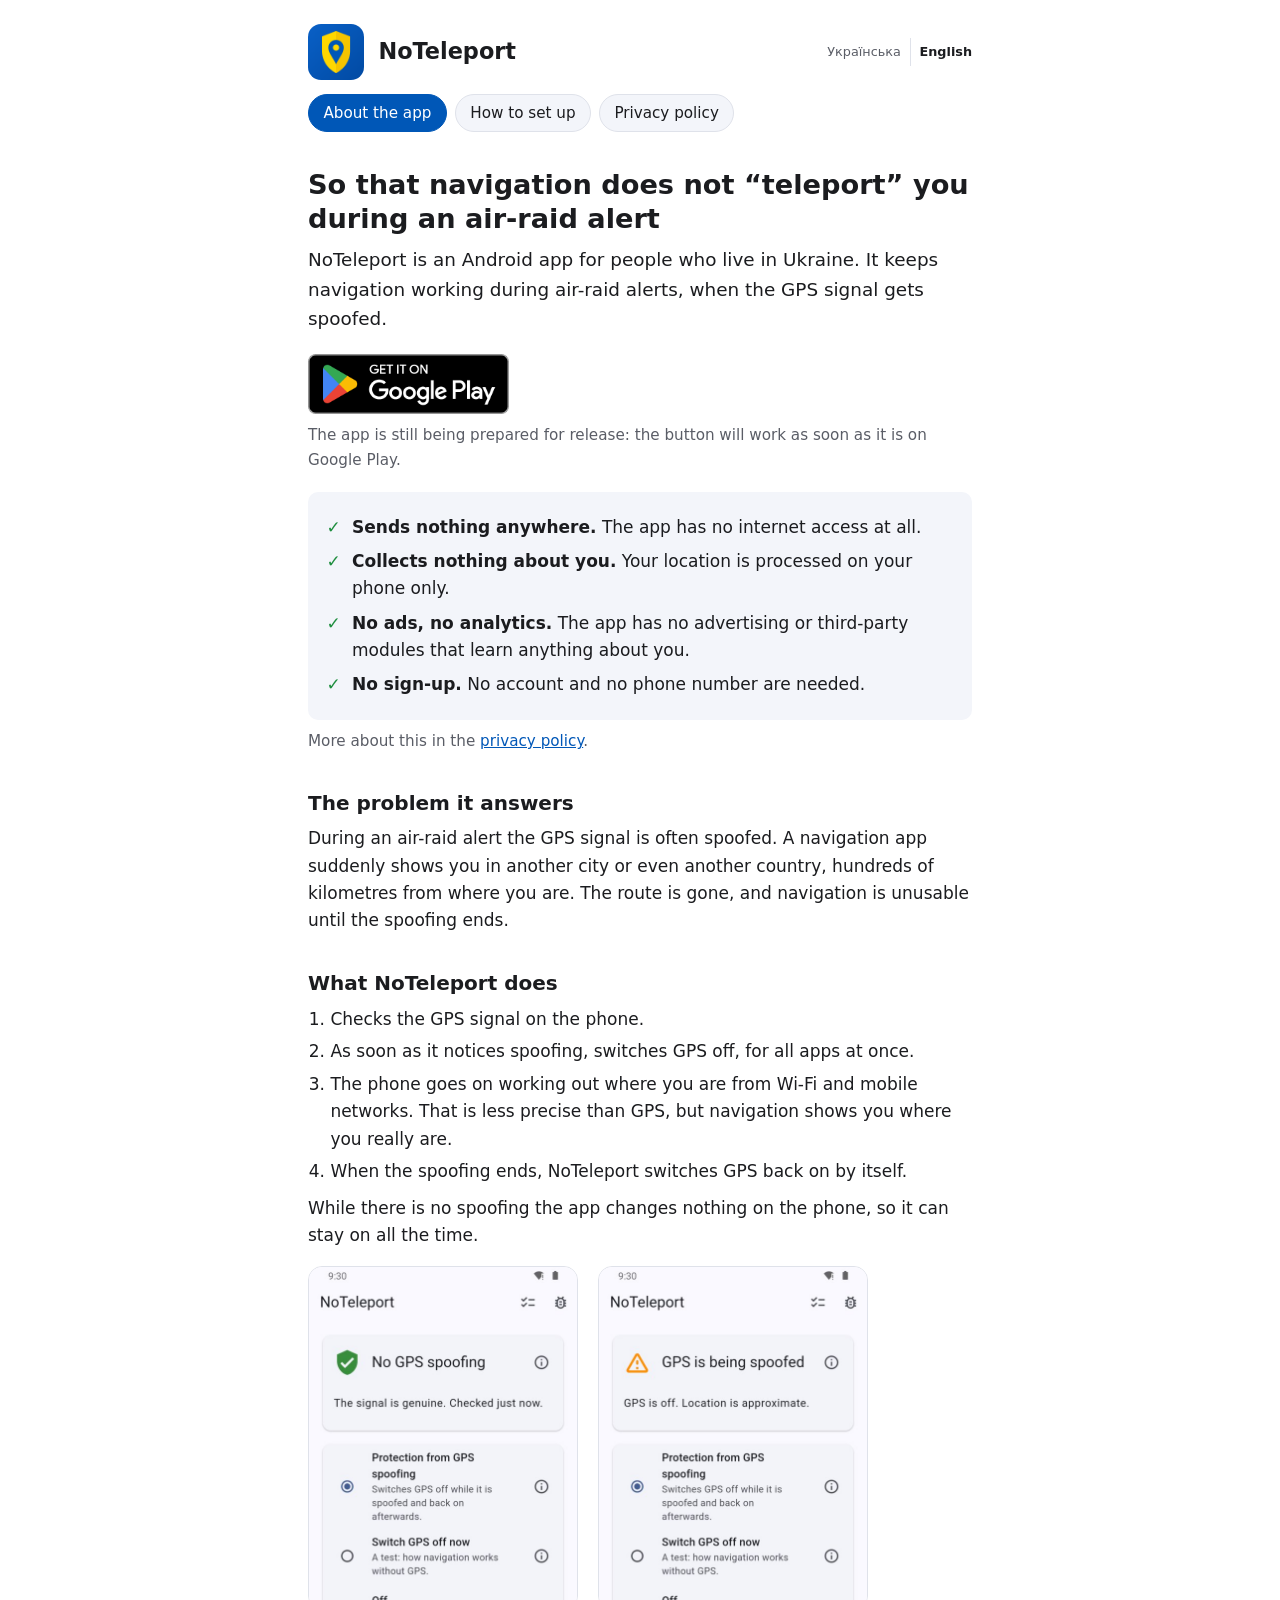
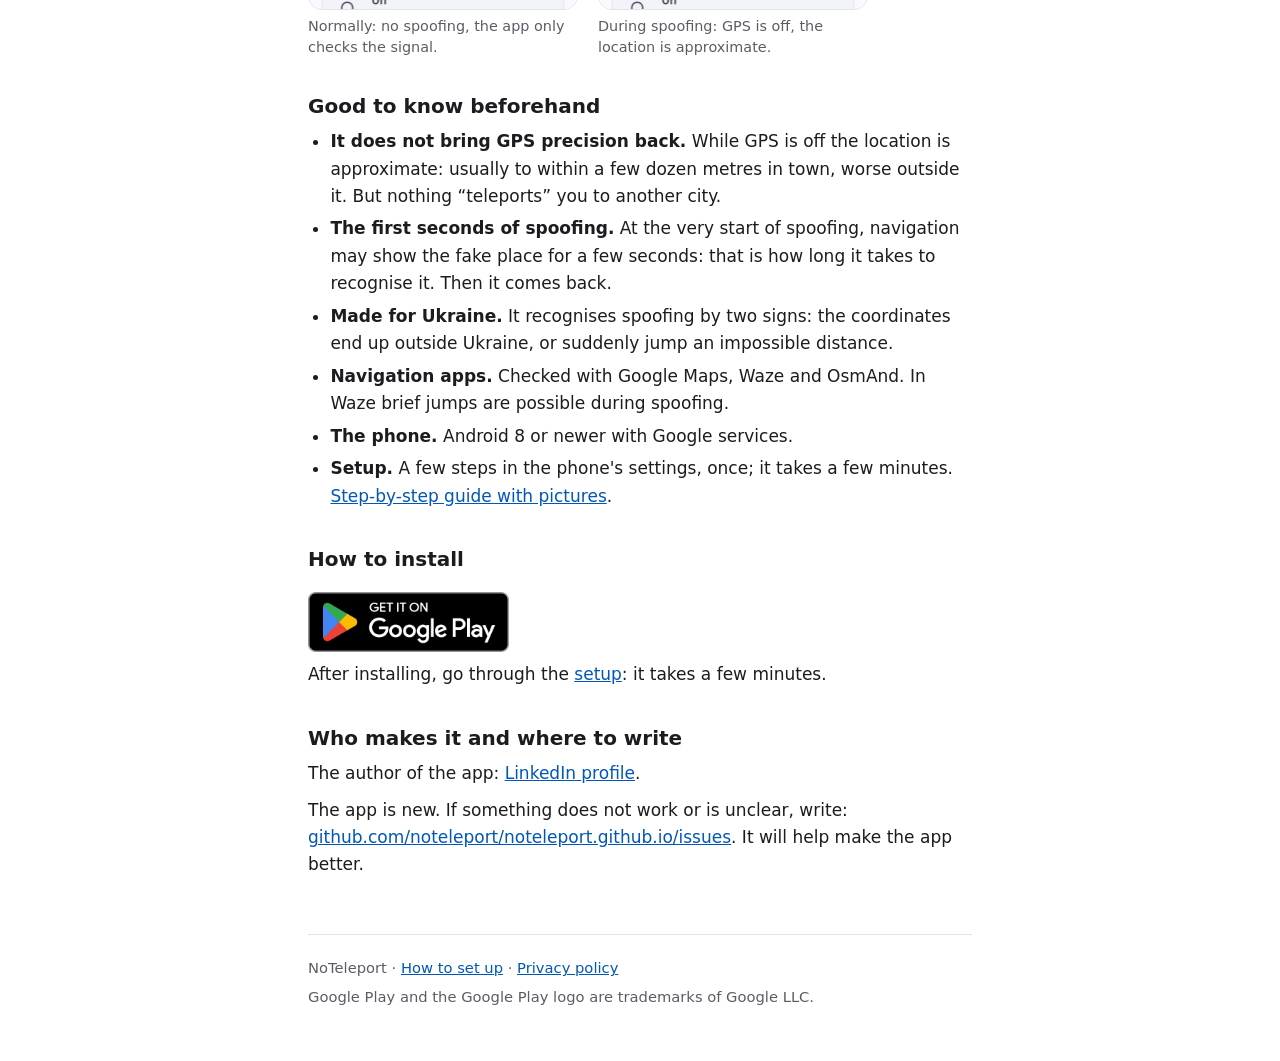
==== en/index.html @ 6e0ed250 "Publish the site" ====
<!doctype html>
<html lang="en">
<head>
  <meta charset="utf-8">
  <meta name="viewport" content="width=device-width, initial-scale=1">
  <title>NoTeleport: so that navigation does not “teleport” you during an air-raid alert</title>
  <meta name="description" content="An Android app for people who live in Ukraine. During an air-raid alert the GPS signal gets spoofed and navigation shows you in another city. NoTeleport notices the spoofing and keeps it from breaking navigation.">
  <meta property="og:title" content="NoTeleport: so that navigation does not “teleport” you during an air-raid alert">
  <meta property="og:description" content="An Android app for people who live in Ukraine. During an air-raid alert the GPS signal gets spoofed and navigation shows you in another city. NoTeleport notices the spoofing and keeps it from breaking navigation.">
  <meta property="og:image" content="https://noteleport.github.io/icon.png">
  <meta property="og:url" content="https://noteleport.github.io/en/">
  <link rel="alternate" hreflang="uk" href="https://noteleport.github.io/">
  <link rel="alternate" hreflang="en" href="https://noteleport.github.io/en/">
  <link rel="alternate" hreflang="x-default" href="https://noteleport.github.io/">
  <link rel="icon" href="../icon.png">
  <link rel="stylesheet" href="../style.css?v=c97f074e">
</head>
<body>
<main>
  <header>
    <a class="brand" href="../en/"><img src="../icon.png" alt=""><span>NoTeleport</span></a>
    <div class="lang">
      <a href="../" lang="uk" hreflang="uk"><span class="long">Українська</span><span class="short">Укр</span></a>
      <a href="../en/" lang="en" hreflang="en" aria-current="true"><span class="long">English</span><span class="short">Eng</span></a>
    </div>
  </header>
  <nav>
    <a href="../en/" aria-current="page">About the app</a>
    <a href="../en/setup/">How to set up</a>
    <a href="../en/privacy/">Privacy policy</a>
  </nav>

  <section>
    <h1>So that navigation does not “teleport” you during an air-raid alert</h1>
    <p class="lead">NoTeleport is an Android app for people who live in Ukraine. It keeps navigation working during air-raid alerts, when the GPS signal gets spoofed.</p>

    <p class="store"><a href="https://play.google.com/store/apps/details?id=io.github.noteleport.app"><img src="../img/google-play-en.png" width="564" height="168" alt="Get it on Google Play"></a></p>
    <p class="muted">The app is still being prepared for release: the button will work as soon as it is on Google Play.</p>

    <ul class="promises">
      <li><strong>Sends nothing anywhere.</strong> The app has no internet access at all.</li>
      <li><strong>Collects nothing about you.</strong> Your location is processed on your phone only.</li>
      <li><strong>No ads, no analytics.</strong> The app has no advertising or third-party modules that learn anything about you.</li>
      <li><strong>No sign-up.</strong> No account and no phone number are needed.</li>
    </ul>
    <p class="muted">More about this in the <a href="../en/privacy/">privacy policy</a>.</p>

    <h2>The problem it answers</h2>
    <p>During an air-raid alert the GPS signal is often spoofed. A navigation app suddenly shows you in another city or even another country, hundreds of kilometres from where you are. The route is gone, and navigation is unusable until the spoofing ends.</p>

    <h2>What NoTeleport does</h2>
    <ol>
      <li>Checks the GPS signal on the phone.</li>
      <li>As soon as it notices spoofing, switches GPS off, for all apps at once.</li>
      <li>The phone goes on working out where you are from Wi-Fi and mobile networks. That is less precise than GPS, but navigation shows you where you really are.</li>
      <li>When the spoofing ends, NoTeleport switches GPS back on by itself.</li>
    </ol>
    <p>While there is no spoofing the app changes nothing on the phone, so it can stay on all the time.</p>

    <div class="shots">
      <figure>
        <img src="../img/en/hero-ok.jpg" width="540" height="690" loading="lazy" alt="The NoTeleport screen: “No GPS spoofing. The signal is genuine.”">
        <figcaption>Normally: no spoofing, the app only checks the signal.</figcaption>
      </figure>
      <figure>
        <img src="../img/en/hero-spoofing.jpg" width="540" height="690" loading="lazy" alt="The NoTeleport screen: “GPS is being spoofed. GPS is off. Location is approximate.”">
        <figcaption>During spoofing: GPS is off, the location is approximate.</figcaption>
      </figure>
    </div>

    <h2>Good to know beforehand</h2>
    <ul>
      <li><strong>It does not bring GPS precision back.</strong> While GPS is off the location is approximate: usually to within a few dozen metres in town, worse outside it. But nothing “teleports” you to another city.</li>
      <li><strong>The first seconds of spoofing.</strong> At the very start of spoofing, navigation may show the fake place for a few seconds: that is how long it takes to recognise it. Then it comes back.</li>
      <li><strong>Made for Ukraine.</strong> It recognises spoofing by two signs: the coordinates end up outside Ukraine, or suddenly jump an impossible distance.</li>
      <li><strong>Navigation apps.</strong> Checked with Google Maps, Waze and OsmAnd. In Waze brief jumps are possible during spoofing.</li>
      <li><strong>The phone.</strong> Android 8 or newer with Google services.</li>
      <li><strong>Setup.</strong> A few steps in the phone's settings, once; it takes a few minutes. <a href="../en/setup/">Step-by-step guide with pictures</a>.</li>
    </ul>

    <h2>How to install</h2>
    <p class="store"><a href="https://play.google.com/store/apps/details?id=io.github.noteleport.app"><img src="../img/google-play-en.png" width="564" height="168" loading="lazy" alt="Get it on Google Play"></a></p>
    <p>After installing, go through the <a href="../en/setup/">setup</a>: it takes a few minutes.</p>

    <h2>Who makes it and where to write</h2>
    <p>The author of the app: <a href="https://www.linkedin.com/in/turskyi/" rel="noopener">LinkedIn profile</a>.</p>
    <p>The app is new. If something does not work or is unclear, write: <a href="https://github.com/noteleport/noteleport.github.io/issues">github.com/noteleport/noteleport.github.io/issues</a>. It will help make the app better.</p>
  </section>

  <footer>
    <p>NoTeleport · <a href="../en/setup/">How to set up</a> · <a href="../en/privacy/">Privacy policy</a></p>
    <p>Google Play and the Google Play logo are trademarks of Google LLC.</p>
  </footer>
</main>
</body>
</html>
---- style.css ----
:root {
  --blue: #0057b7;
  --yellow: #ffd700;
  --text: #1b1c1f;
  --muted: #5a5d66;
  --line: #dfe2ea;
  --page: #ffffff;
  --soft: #f3f5fa;
}

@media (prefers-color-scheme: dark) {
  :root {
    --blue: #8ab4ff;
    --text: #e6e7eb;
    --muted: #a3a7b3;
    --line: #33363f;
    --page: #15161a;
    --soft: #1e2026;
  }
}

* { box-sizing: border-box; }

body {
  margin: 0;
  background: var(--page);
  color: var(--text);
  font: 17px/1.6 system-ui, -apple-system, "Segoe UI", Roboto, sans-serif;
}

main {
  max-width: 44rem;
  margin: 0 auto;
  padding: 1.5rem 1.25rem 3rem;
}

header {
  display: flex;
  align-items: center;
  justify-content: space-between;
  gap: 1rem;
  margin-bottom: 0.9rem;
}

.brand {
  display: flex;
  align-items: center;
  gap: 0.9rem;
  color: inherit;
  text-decoration: none;
  font-size: 1.4rem;
  font-weight: 600;
}

.brand img {
  width: 56px;
  height: 56px;
  border-radius: 13px;
}

/* The language of the page: each page has its twin in the other one. Small and plain, so
   that it is not taken for a part of the menu. */
.lang {
  display: flex;
  flex: none;
  font-size: 0.8rem;
}

.lang a {
  padding: 0.25rem 0;
  color: var(--muted);
  text-decoration: none;
}

.lang a + a {
  margin-left: 0.55rem;
  padding-left: 0.55rem;
  border-left: 1px solid var(--line);
}

.lang a[aria-current] { color: var(--text); font-weight: 600; }
.lang a:not([aria-current]):hover { text-decoration: underline; }
.lang .short { display: none; }

@media (max-width: 30rem) {
  .lang .long { display: none; }
  .lang .short { display: inline; }
}

/* The menu: a row of rounded buttons that wraps on a phone; the page one is on is filled. */
nav {
  display: flex;
  flex-wrap: wrap;
  gap: 0.5rem;
  margin: 0 0 2.25rem;
}

nav a {
  padding: 0.35rem 0.9rem;
  border: 1px solid var(--line);
  border-radius: 999px;
  background: var(--soft);
  color: var(--text);
  font-size: 0.95rem;
  text-decoration: none;
  white-space: nowrap;
}

nav a:hover { border-color: var(--blue); color: var(--blue); }

nav a[aria-current="page"] {
  border-color: var(--blue);
  background: var(--blue);
  color: var(--page);
}

h1 { font-size: 1.7rem; line-height: 1.25; margin: 0 0 0.6rem; }
h2 { font-size: 1.25rem; line-height: 1.3; margin: 2.25rem 0 0.4rem; }
h3 { font-size: 1.05rem; margin: 1.5rem 0 0.25rem; }
p { margin: 0.6rem 0; }
ol, ul { margin: 0.6rem 0; padding-left: 1.4rem; }
li { margin: 0.35rem 0; }

/* Addresses are long words; let them break rather than run off a phone's screen. */
a { color: var(--blue); overflow-wrap: anywhere; }

.lead { font-size: 1.15rem; }
.muted { color: var(--muted); font-size: 0.95rem; }

.note {
  margin: 1.25rem 0;
  padding: 0.75rem 1rem;
  background: var(--soft);
  border-left: 4px solid var(--yellow);
  border-radius: 6px;
}

/* The way to the app in the store: Google's own badge, as Google draws it. */
.store { margin: 1.25rem 0 0.25rem; }
.store img { display: block; width: auto; height: 60px; }

/* What the app does not do with the user's data: said first, each line with a tick. */
.promises {
  margin: 1.25rem 0 0.5rem;
  padding: 0.9rem 1rem 0.9rem 1rem;
  list-style: none;
  background: var(--soft);
  border-radius: 10px;
}

.promises li {
  position: relative;
  margin: 0.45rem 0;
  padding-left: 1.75rem;
}

.promises li::before {
  content: "✓";
  position: absolute;
  left: 0.15rem;
  color: #1e8e3e;
  font-weight: 700;
}

/* Pictures of the phone's screen: side by side where there is room, never wider than a phone. */
.shots {
  display: flex;
  flex-wrap: wrap;
  gap: 1rem 1.25rem;
  margin: 1rem 0 1.5rem;
}

figure { margin: 0; flex: 0 1 270px; }

figure img {
  display: block;
  width: 100%;
  height: auto;
  border: 1px solid var(--line);
  border-radius: 14px;
}

figcaption {
  margin-top: 0.4rem;
  color: var(--muted);
  font-size: 0.9rem;
  line-height: 1.4;
}

/* A step of the setup: its number stands out, so that the place is easy to find again. */
.step {
  margin-top: 2.5rem;
  padding-top: 1.5rem;
  border-top: 1px solid var(--line);
}

.step h2 { margin-top: 0; }

.step h2 span {
  display: inline-block;
  min-width: 1.9rem;
  margin-right: 0.5rem;
  padding: 0 0.5rem;
  border-radius: 1rem;
  background: var(--blue);
  color: var(--page);
  font-size: 1rem;
  line-height: 1.9rem;
  text-align: center;
  vertical-align: 0.1em;
}

hr {
  border: 0;
  border-top: 1px solid var(--line);
  margin: 3rem 0 2rem;
}

footer {
  margin-top: 3.5rem;
  padding-top: 1rem;
  border-top: 1px solid var(--line);
  color: var(--muted);
  font-size: 0.92rem;
}

footer p { margin: 0.3rem 0; }
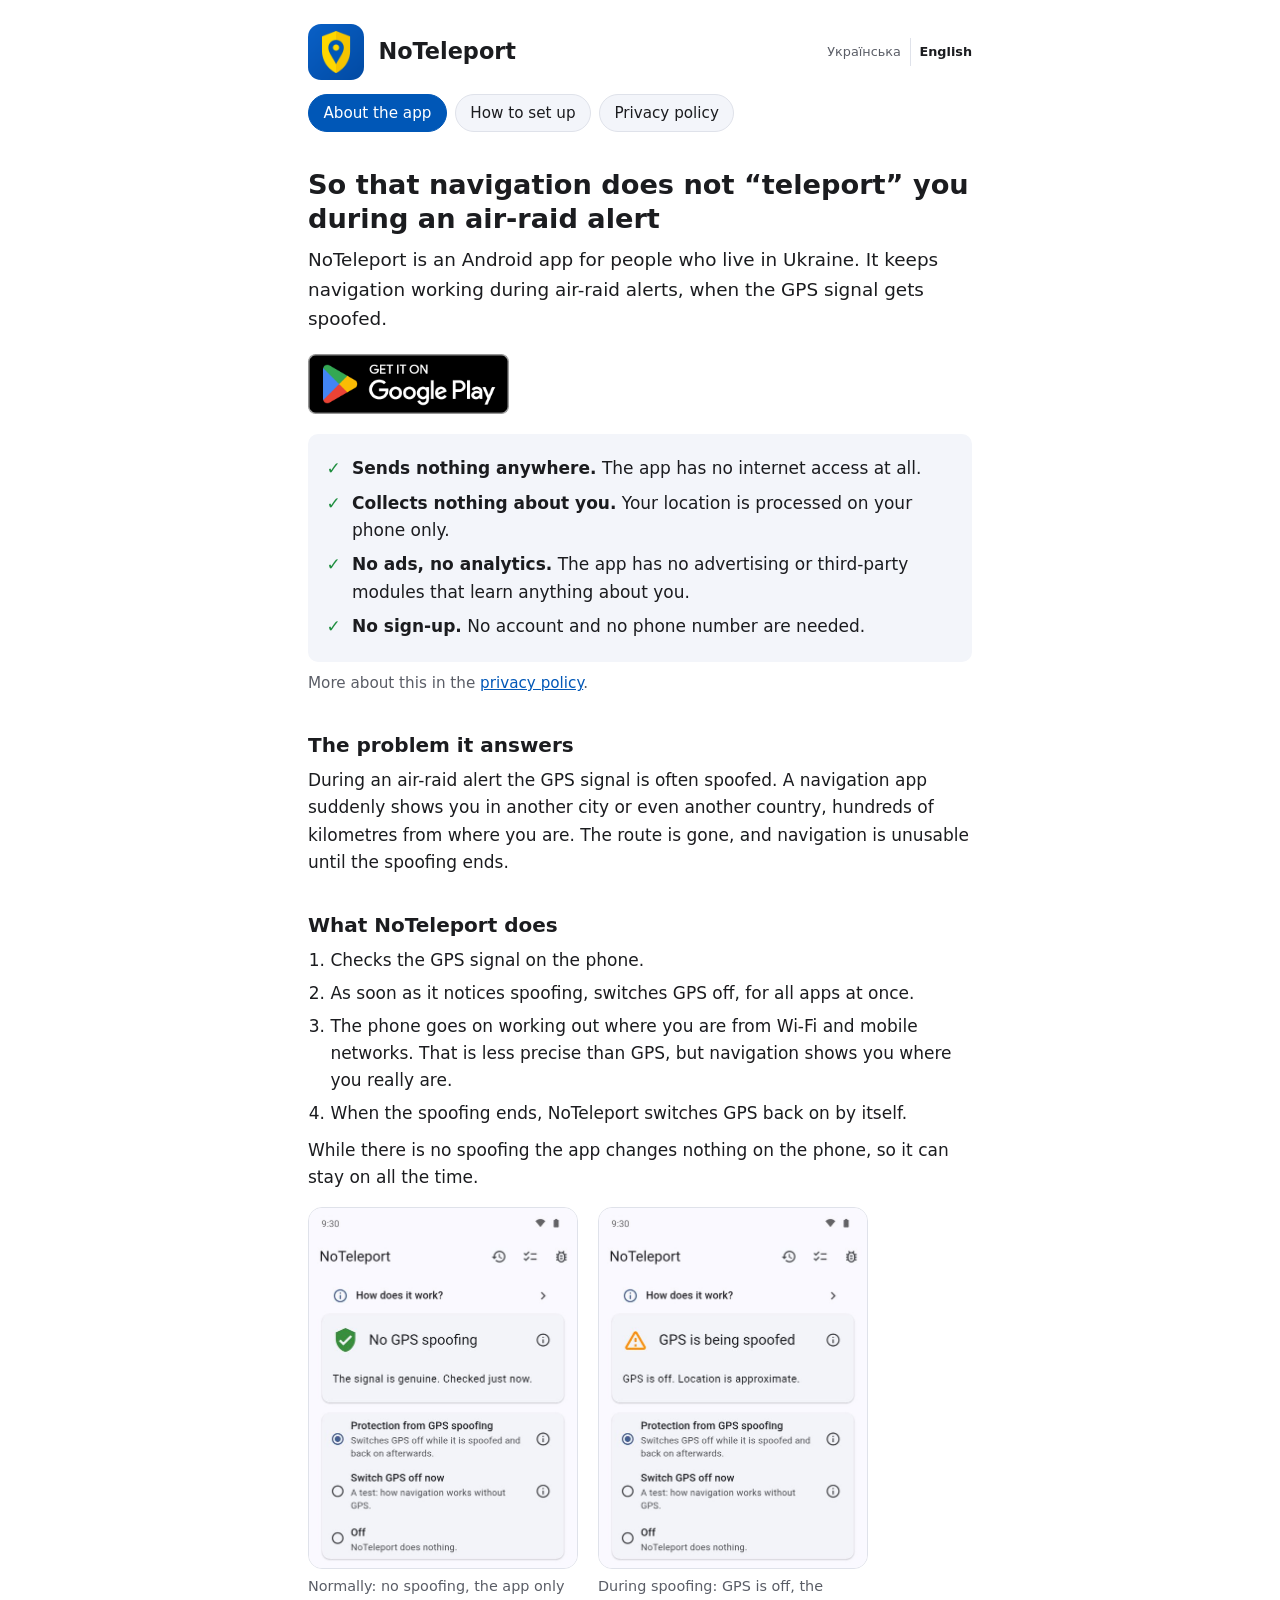
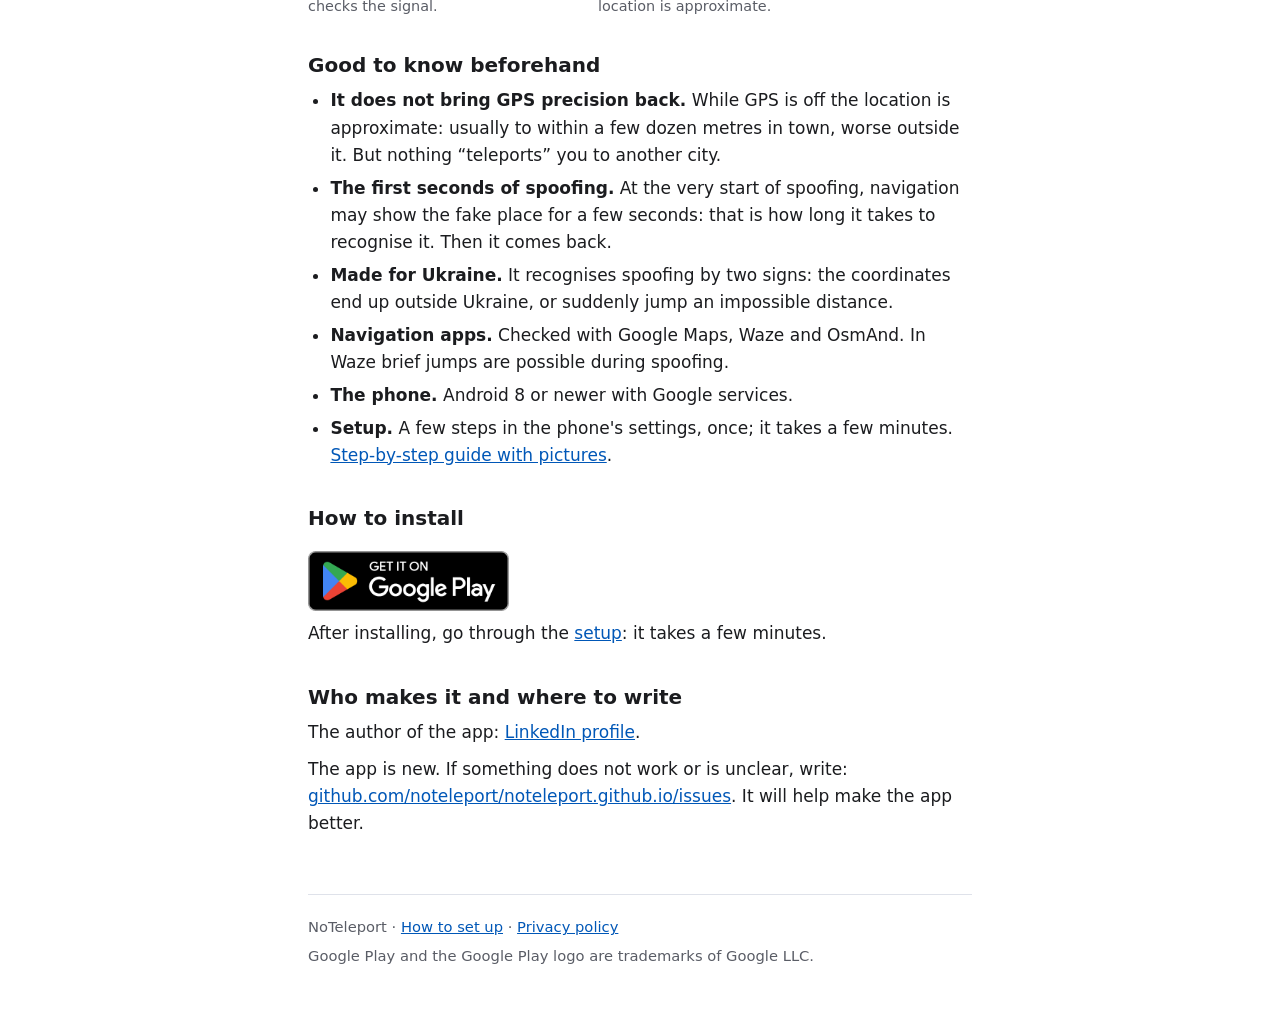
==== commit 4a9d539e: "Publish the site" ====
--- a/en/index.html
+++ b/en/index.html
@@ -35,7 +35,6 @@
     <p class="lead">NoTeleport is an Android app for people who live in Ukraine. It keeps navigation working during air-raid alerts, when the GPS signal gets spoofed.</p>
 
     <p class="store"><a href="https://play.google.com/store/apps/details?id=io.github.noteleport.app"><img src="../img/google-play-en.png" width="564" height="168" alt="Get it on Google Play"></a></p>
-    <p class="muted">The app is still being prepared for release: the button will work as soon as it is on Google Play.</p>
 
     <ul class="promises">
       <li><strong>Sends nothing anywhere.</strong> The app has no internet access at all.</li>
@@ -59,11 +58,11 @@
 
     <div class="shots">
       <figure>
-        <img src="../img/en/hero-ok.jpg" width="540" height="690" loading="lazy" alt="The NoTeleport screen: “No GPS spoofing. The signal is genuine.”">
+        <img src="../img/en/hero-ok.jpg" width="540" height="725" loading="lazy" alt="The NoTeleport screen: “No GPS spoofing. The signal is genuine.”">
         <figcaption>Normally: no spoofing, the app only checks the signal.</figcaption>
       </figure>
       <figure>
-        <img src="../img/en/hero-spoofing.jpg" width="540" height="690" loading="lazy" alt="The NoTeleport screen: “GPS is being spoofed. GPS is off. Location is approximate.”">
+        <img src="../img/en/hero-spoofing.jpg" width="540" height="725" loading="lazy" alt="The NoTeleport screen: “GPS is being spoofed. GPS is off. Location is approximate.”">
         <figcaption>During spoofing: GPS is off, the location is approximate.</figcaption>
       </figure>
     </div>
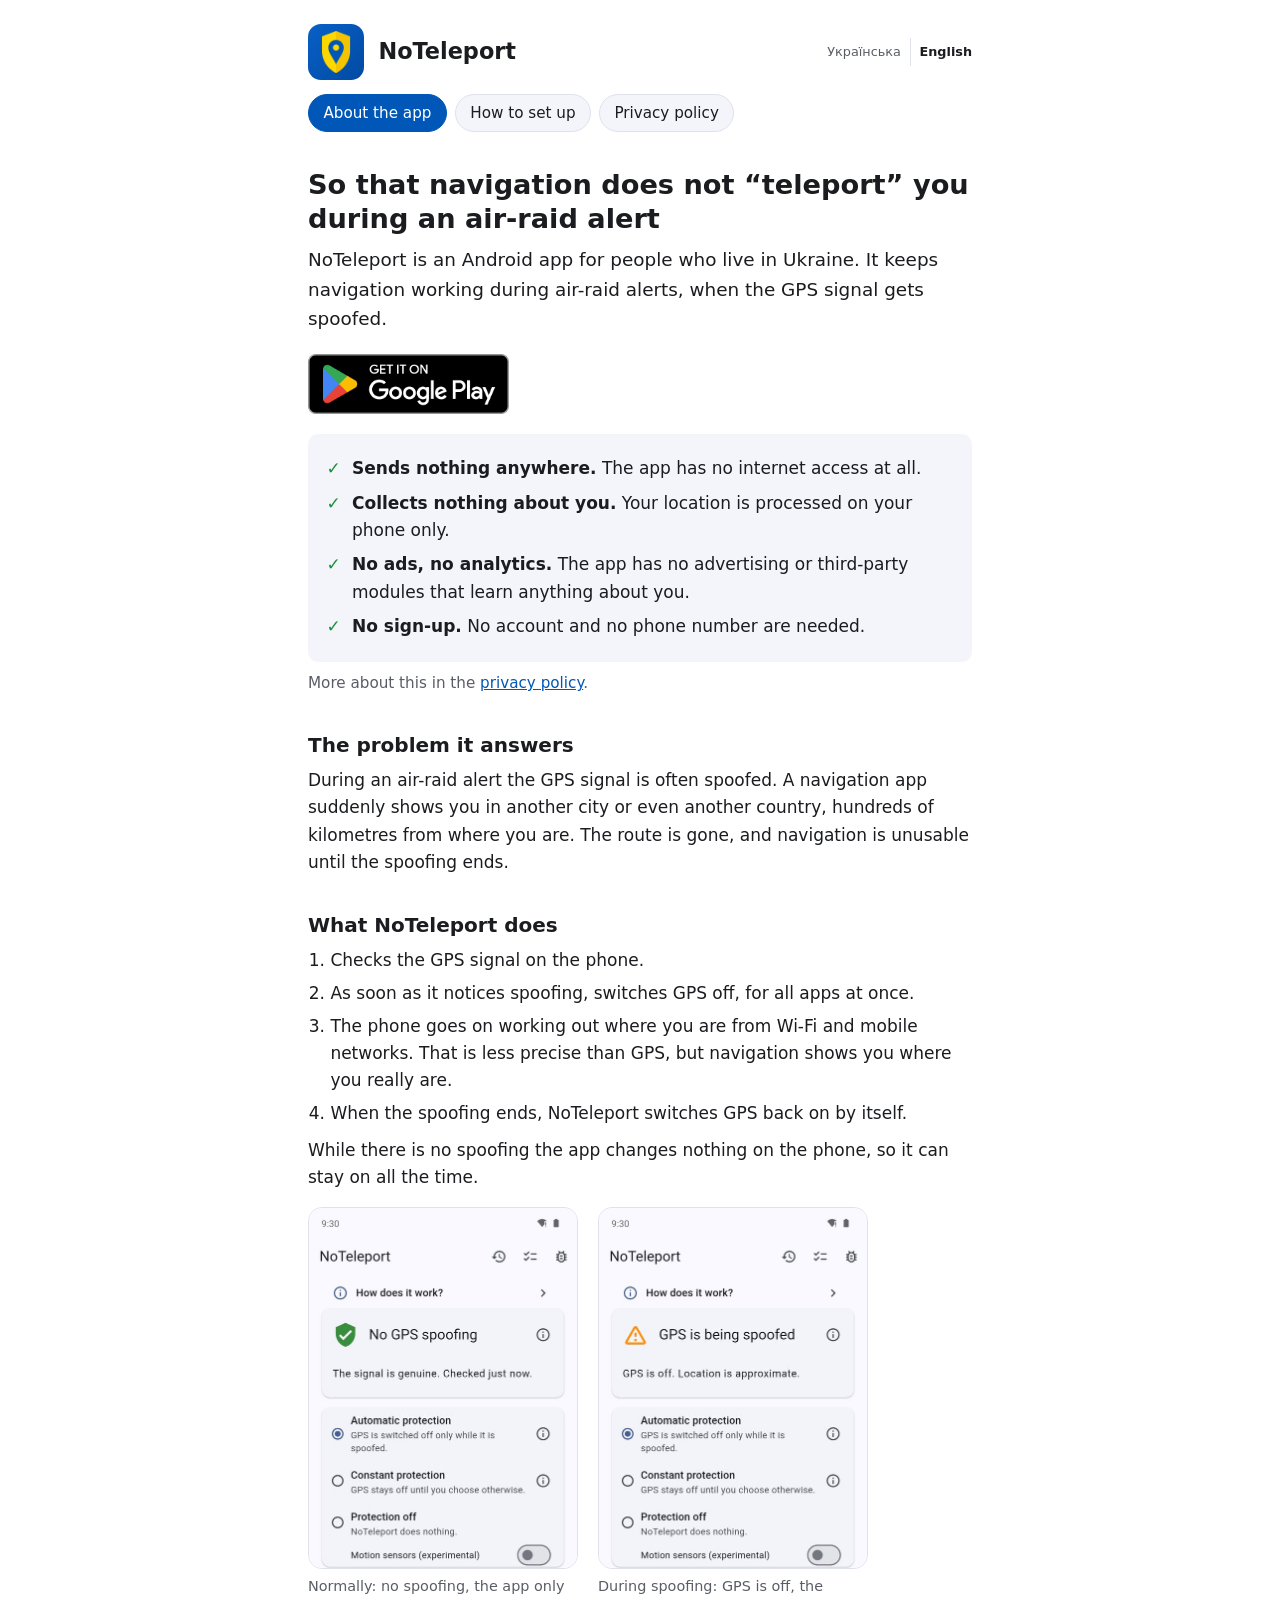
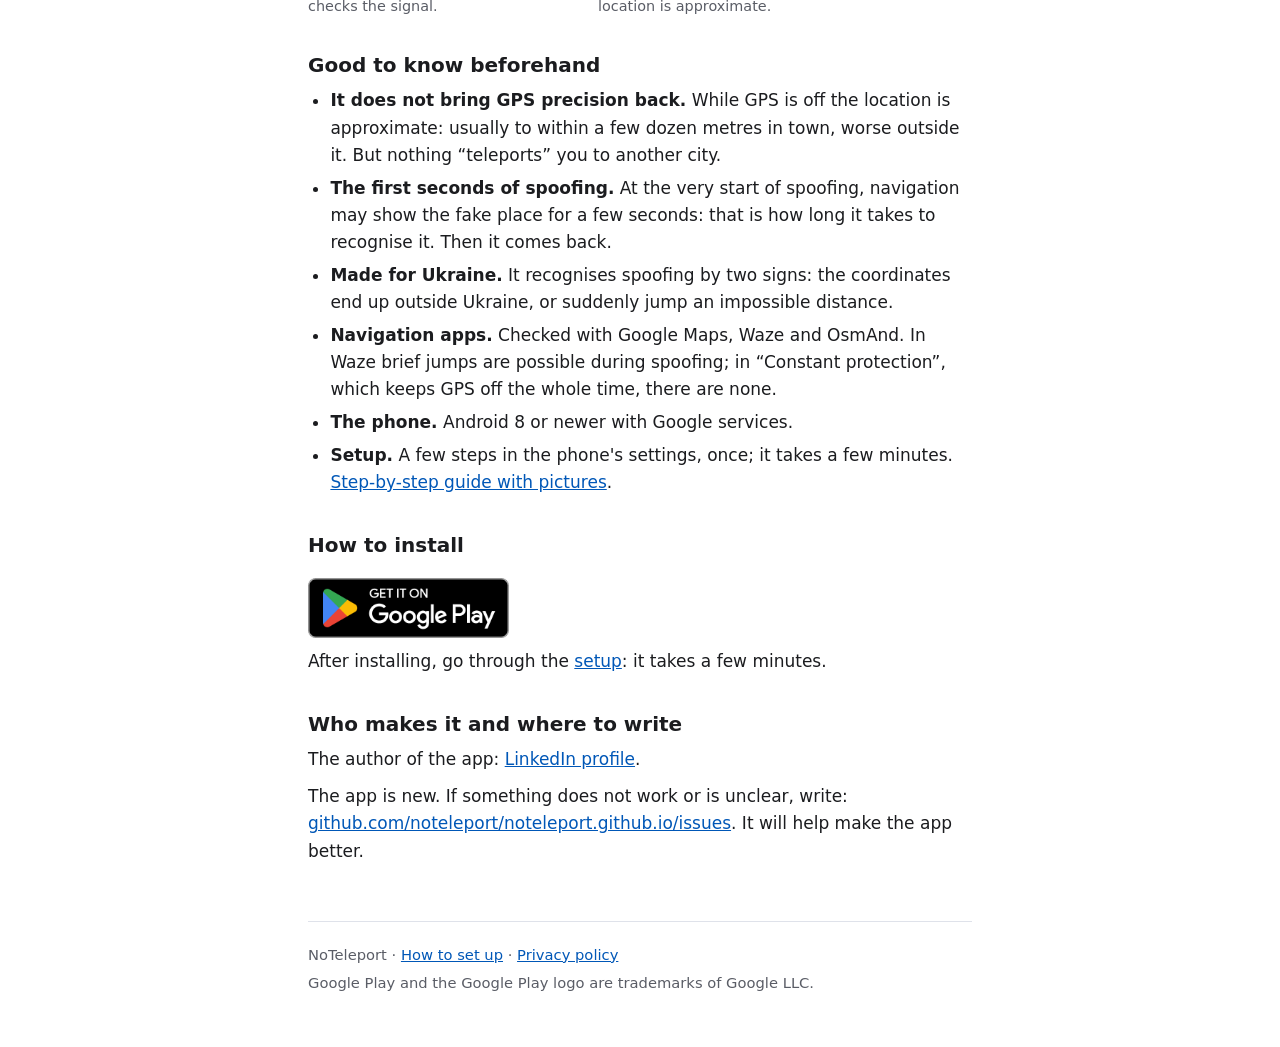
==== commit 078f9ba8: "Publish the site" ====
--- a/en/index.html
+++ b/en/index.html
@@ -72,7 +72,7 @@
       <li><strong>It does not bring GPS precision back.</strong> While GPS is off the location is approximate: usually to within a few dozen metres in town, worse outside it. But nothing “teleports” you to another city.</li>
       <li><strong>The first seconds of spoofing.</strong> At the very start of spoofing, navigation may show the fake place for a few seconds: that is how long it takes to recognise it. Then it comes back.</li>
       <li><strong>Made for Ukraine.</strong> It recognises spoofing by two signs: the coordinates end up outside Ukraine, or suddenly jump an impossible distance.</li>
-      <li><strong>Navigation apps.</strong> Checked with Google Maps, Waze and OsmAnd. In Waze brief jumps are possible during spoofing.</li>
+      <li><strong>Navigation apps.</strong> Checked with Google Maps, Waze and OsmAnd. In Waze brief jumps are possible during spoofing; in “Constant protection”, which keeps GPS off the whole time, there are none.</li>
       <li><strong>The phone.</strong> Android 8 or newer with Google services.</li>
       <li><strong>Setup.</strong> A few steps in the phone's settings, once; it takes a few minutes. <a href="../en/setup/">Step-by-step guide with pictures</a>.</li>
     </ul>
